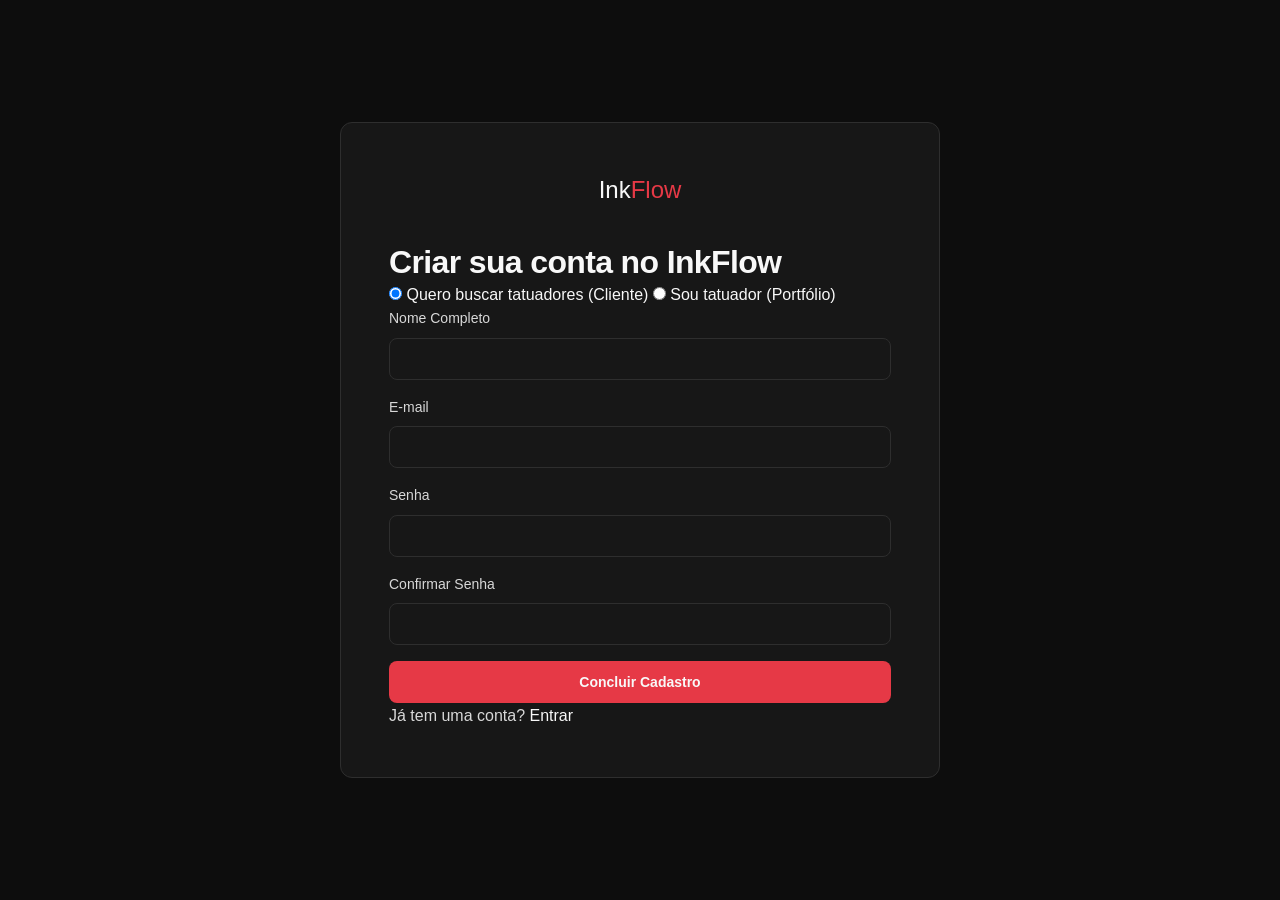
==== frontend/auth/register/index.html @ 8edd9f84 "Initial commit" ====
<!DOCTYPE html>
<html lang="pt-BR">
<head>
  <meta charset="UTF-8">
  <title>Criar Conta — InkFlow</title>
  <link rel="stylesheet" href="../../assets/css/style.css">
</head>
<body class="body-auth">
  <main class="auth-card auth-card--wide">
    <a href="../../pages/home/index.html" class="auth-card__logo">Ink<span class="logo__highlight">Flow</span></a>
    <h2>Criar sua conta no InkFlow</h2>

    <form id="register-form" data-api-endpoint="/api/v1/auth/register">
      <!-- SELEÇÃO DE TIPO DE CONTA -->
      <div class="role-selector">
        <label class="role-option">
          <input type="radio" name="account_type" value="client" checked>
          <span>Quero buscar tatuadores (Cliente)</span>
        </label>
        <label class="role-option">
          <input type="radio" name="account_type" value="artist">
          <span>Sou tatuador (Portfólio)</span>
        </label>
      </div>
      
      <div id="register-error" class="form-group margin-top-md" style="color: var(--color-danger); text-align: center; font-size: var(--font-size-sm); display: none;"></div>

      <div class="form-grid margin-top-md">
        <div class="form-group">
          <label for="reg-name" class="label">Nome Completo</label>
          <input type="text" id="reg-name" name="name" class="input" required>
        </div>
        <div class="form-group">
          <label for="reg-email" class="label">E-mail</label>
          <input type="email" id="reg-email" name="email" class="input" required>
        </div>
      </div>

      <div class="form-grid">
        <div class="form-group">
          <label for="reg-password" class="label">Senha</label>
          <input type="password" id="reg-password" name="password" class="input" minlength="8" required>
        </div>
        <div class="form-group">
          <label for="reg-password-confirm" class="label">Confirmar Senha</label>
          <input type="password" id="reg-password-confirm" name="password_confirm" class="input" minlength="8" required>
        </div>
      </div>

      <!-- CAMPOS DE ARTISTA (Escondidos por padrão) -->
      <div id="artist-fields" style="display: none; padding-top: 1rem; margin-top: 1rem; border-top: 1px solid var(--color-border);">
        <h3 style="margin-bottom: 1rem; font-size: var(--font-size-md);">Dados do Estúdio</h3>
        <div class="form-grid">
          <div class="form-group">
             <label class="label">Cidade</label>
             <input type="text" name="city" id="reg-city" class="input">
          </div>
          <div class="form-group">
             <label class="label">Estado (UF)</label>
             <input type="text" name="state" id="reg-state" class="input" maxlength="2">
          </div>
        </div>
        
        <div class="form-group">
           <label class="label">Estilos Principais (Selecione até 3)</label>
           <div class="chip-group" id="styles-chips">
              <label class="chip"><input type="checkbox" name="styles[]" value="blackwork"> Blackwork</label>
              <label class="chip"><input type="checkbox" name="styles[]" value="fineline"> Fine Line</label>
              <label class="chip"><input type="checkbox" name="styles[]" value="realismo"> Realismo</label>
              <label class="chip"><input type="checkbox" name="styles[]" value="oldschool"> Old School</label>
              <label class="chip"><input type="checkbox" name="styles[]" value="anime"> Anime</label>
           </div>
        </div>
        
        <div class="form-group">
           <label class="label">Foto de Perfil</label>
           <input type="file" id="reg-avatar" accept="image/*" class="input">
        </div>
      </div>

      <button type="submit" class="btn btn--primary btn--block margin-top-lg">Concluir Cadastro</button>
    </form>
    
    <div class="auth-card__footer margin-top-md text-center">
      <p>Já tem uma conta? <a href="../login/index.html">Entrar</a></p>
    </div>
  </main>
  
  <script type="module" src="../../assets/js/cadastro.js"></script>
</body>
</html>
---- frontend/assets/css/style.css ----
:root {
  /* CORES */
  --color-bg-primary: #0D0D0D;        /* Preto profundo */
  --color-bg-secondary: #171717;      /* Elevação leve */
  --color-bg-tertiary: #232323;       /* Cinza escuro / Cards */
  --color-bg-elevated: #2C2C2C;       /* Modais e Popovers */
  
  --color-text-primary: #F8F8F8;      /* Branco gelo */
  --color-text-secondary: #D8D8D8;    /* Cinza claro */
  --color-text-muted: #7A7A7A;        /* Cinza médio */
  
  --color-accent: #E63946;            /* Vermelho Ink */
  --color-accent-hover: #D62837;      /* Vermelho hover */
  --color-accent-alpha: rgba(230, 57, 70, 0.15);
  
  --color-border: #2E2E2E;            /* Borda discreta */
  --color-border-hover: #404040;      /* Borda em hover */
  
  --color-success: #2A9D8F;
  --color-warning: #E9C46A;
  --color-danger: #E63946;

  /* TIPOGRAFIA */
  --font-heading: 'Space Grotesk', -apple-system, BlinkMacSystemFont, "Segoe UI", Roboto, sans-serif;
  --font-body: 'Inter', -apple-system, BlinkMacSystemFont, "Segoe UI", Roboto, sans-serif;
  
  --font-size-xs: 0.75rem;     /* 12px */
  --font-size-sm: 0.875rem;    /* 14px */
  --font-size-md: 1rem;        /* 16px */
  --font-size-lg: 1.125rem;    /* 18px */
  --font-size-xl: 1.25rem;     /* 20px */
  --font-size-2xl: 1.5rem;     /* 24px */
  --font-size-3xl: 2rem;       /* 32px */
  --font-size-4xl: 2.75rem;    /* 44px */
  --font-size-hero: 3.5rem;    /* 56px */

  --font-weight-regular: 400;
  --font-weight-medium: 500;
  --font-weight-semibold: 600;
  --font-weight-bold: 700;

  --line-height-tight: 1.15;
  --line-height-heading: 1.25;
  --line-height-body: 1.6;

  /* ESPAÇAMENTOS */
  --space-2xs: 0.25rem;  /* 4px */
  --space-xs: 0.5rem;    /* 8px */
  --space-sm: 0.75rem;   /* 12px */
  --space-md: 1rem;      /* 16px */
  --space-lg: 1.5rem;    /* 24px */
  --space-xl: 2rem;      /* 32px */
  --space-2xl: 3rem;     /* 48px */
  --space-3xl: 5rem;     /* 80px */

  /* BORDAS & RADIUS */
  --radius-sm: 4px;
  --radius-md: 8px;
  --radius-lg: 12px;
  --radius-xl: 20px;
  --radius-full: 9999px;

  /* TRANSIÇÕES & ANIMAÇÕES */
  --transition-fast: 0.15s cubic-bezier(0.4, 0, 0.2, 1);
  --transition-normal: 0.25s cubic-bezier(0.4, 0, 0.2, 1);
  --transition-slow: 0.4s cubic-bezier(0.4, 0, 0.2, 1);

  /* SOMBRAS (SUTIS / MINIMALISTAS) */
  --shadow-sm: 0 2px 8px rgba(0, 0, 0, 0.4);
  --shadow-md: 0 4px 20px rgba(0, 0, 0, 0.6);
  --shadow-glow: 0 0 25px rgba(230, 57, 70, 0.2);

  /* LAYOUT */
  --container-max-width: 1280px;
  --header-height: 80px;
}

/* --------------------------------------------------------------------------
   ESTILOS BASE E RESET
   -------------------------------------------------------------------------- */
*, *::before, *::after {
  box-sizing: border-box;
  margin: 0;
  padding: 0;
}

html {
  scroll-behavior: smooth;
  font-size: 16px;
  background-color: var(--color-bg-primary);
  color: var(--color-text-primary);
}

body {
  font-family: var(--font-body);
  font-size: var(--font-size-md);
  line-height: var(--line-height-body);
  background-color: var(--color-bg-primary);
  color: var(--color-text-primary);
  -webkit-font-smoothing: antialiased;
  -moz-osx-font-smoothing: grayscale;
  overflow-x: hidden;
}

/* TIPOGRAFIA BASE */
h1, h2, h3, h4, h5, h6 {
  font-family: var(--font-heading);
  font-weight: var(--font-weight-bold);
  line-height: var(--line-height-heading);
  color: var(--color-text-primary);
  letter-spacing: -0.02em;
}

h1 { font-size: var(--font-size-4xl); }
h2 { font-size: var(--font-size-3xl); }
h3 { font-size: var(--font-size-2xl); }
h4 { font-size: var(--font-size-xl); }
h5 { font-size: var(--font-size-lg); }

p {
  color: var(--color-text-secondary);
  margin-bottom: var(--space-md);
}

p:last-child {
  margin-bottom: 0;
}

a {
  color: var(--color-text-primary);
  text-decoration: none;
  transition: color var(--transition-fast);
}

a:hover {
  color: var(--color-accent);
}

img, video {
  max-width: 100%;
  height: auto;
  display: block;
  object-fit: cover;
}

ul, ol {
  list-style: none;
}

button, input, select, textarea {
  font-family: inherit;
  font-size: inherit;
  color: inherit;
  background: none;
  border: none;
  outline: none;
}

button {
  cursor: pointer;
}

.sr-only {
  position: absolute;
  width: 1px;
  height: 1px;
  padding: 0;
  margin: -1px;
  overflow: hidden;
  clip: rect(0, 0, 0, 0);
  white-space: nowrap;
  border: 0;
}

/* --------------------------------------------------------------------------
   LAYOUT CONTAINERS & GRIDS
   -------------------------------------------------------------------------- */
.container {
  width: 100%;
  max-width: var(--container-max-width);
  margin-left: auto;
  margin-right: auto;
  padding-left: var(--space-lg);
  padding-right: var(--space-lg);
}

.container--narrow {
  max-width: 800px;
}

.section {
  padding-top: var(--space-3xl);
  padding-bottom: var(--space-3xl);
  border-bottom: 1px solid rgba(255, 255, 255, 0.03);
}

.section__header {
  display: flex;
  justify-content: space-between;
  align-items: flex-end;
  margin-bottom: var(--space-2xl);
}

.section__title {
  font-size: var(--font-size-3xl);
}

.section__subtitle {
  color: var(--color-text-muted);
  font-size: var(--font-size-lg);
  margin-top: var(--space-xs);
}

.grid {
  display: grid;
  gap: var(--space-lg);
}

.grid--2-cols { grid-template-columns: repeat(2, 1fr); }
.grid--3-cols { grid-template-columns: repeat(3, 1fr); }
.grid--4-cols { grid-template-columns: repeat(4, 1fr); }
.grid--5-cols { grid-template-columns: repeat(5, 1fr); }
.grid--6-cols { grid-template-columns: repeat(6, 1fr); }

/* Layouts Especiais com Sidebar */
.layout-sidebar {
  display: grid;
  grid-template-columns: 280px 1fr;
  gap: var(--space-2xl);
}

/* --------------------------------------------------------------------------
   ETAPA 4 — COMPONENTES REUTILIZÁVEIS
   -------------------------------------------------------------------------- */

/* BUTTONS */
.btn {
  display: inline-flex;
  align-items: center;
  justify-content: center;
  gap: var(--space-xs);
  padding: var(--space-sm) var(--space-lg);
  font-family: var(--font-heading);
  font-weight: var(--font-weight-semibold);
  font-size: var(--font-size-sm);
  border-radius: var(--radius-md);
  transition: all var(--transition-fast);
  white-space: nowrap;
  border: 1px solid transparent;
}

.btn--primary {
  background-color: var(--color-accent);
  color: var(--color-text-primary);
}

.btn--primary:hover {
  background-color: var(--color-accent-hover);
  color: var(--color-text-primary);
  transform: translateY(-1px);
  box-shadow: var(--shadow-glow);
}

.btn--secondary {
  background-color: var(--color-bg-tertiary);
  color: var(--color-text-primary);
  border-color: var(--color-border);
}

.btn--secondary:hover {
  background-color: var(--color-bg-elevated);
  border-color: var(--color-border-hover);
}

.btn--outline {
  background-color: transparent;
  color: var(--color-text-primary);
  border-color: var(--color-border-hover);
}

.btn--outline:hover {
  border-color: var(--color-accent);
  color: var(--color-accent);
}

.btn--link {
  background: transparent;
  color: var(--color-accent);
  padding: 0;
  border-radius: 0;
}

.btn--link:hover {
  text-decoration: underline;
}

.btn--block {
  width: 100%;
}

.btn--lg {
  padding: var(--space-md) var(--space-xl);
  font-size: var(--font-size-md);
}

.btn--sm {
  padding: var(--space-2xs) var(--space-sm);
  font-size: var(--font-size-xs);
}

.btn--xs {
  padding: 2px 8px;
  font-size: var(--font-size-xs);
}

/* INPUTS, SELECTS, TEXTAREAS */
.input, .select, .textarea {
  width: 100%;
  padding: var(--space-sm) var(--space-md);
  background-color: var(--color-bg-secondary);
  border: 1px solid var(--color-border);
  border-radius: var(--radius-md);
  color: var(--color-text-primary);
  font-size: var(--font-size-sm);
  transition: border-color var(--transition-fast), box-shadow var(--transition-fast);
}

.input:focus, .select:focus, .textarea:focus {
  border-color: var(--color-accent);
  box-shadow: 0 0 0 2px var(--color-accent-alpha);
}

.input::placeholder, .textarea::placeholder {
  color: var(--color-text-muted);
}

.select {
  appearance: none;
  background-image: url("data:image/svg+xml,%3Csvg xmlns='http://www.w3.org/2000/svg' width='16' height='16' viewBox='0 0 24 24' fill='none' stroke='%20%237A7A7A' stroke-width='2' stroke-linecap='round' stroke-linejoin='round'%3E%3Cpath d='m6 9 6 6 6-6'/%3E%3C/svg%3E");
  background-repeat: no-repeat;
  background-position: right var(--space-md) center;
  padding-right: var(--space-2xl);
}

.form-group {
  margin-bottom: var(--space-md);
}

.label {
  display: block;
  font-size: var(--font-size-sm);
  font-weight: var(--font-weight-medium);
  margin-bottom: var(--space-xs);
  color: var(--color-text-secondary);
}

/* TAGS E BADGES */
.tag {
  display: inline-flex;
  align-items: center;
  padding: var(--space-2xs) var(--space-sm);
  background-color: var(--color-bg-tertiary);
  border: 1px solid var(--color-border);
  border-radius: var(--radius-full);
  font-size: var(--font-size-xs);
  color: var(--color-text-secondary);
  transition: all var(--transition-fast);
}

.tag--filter {
  cursor: pointer;
  padding: var(--space-xs) var(--space-md);
  font-size: var(--font-size-sm);
}

.tag--filter:hover, .tag--active {
  background-color: var(--color-accent);
  border-color: var(--color-accent);
  color: var(--color-text-primary);
}

.tag--sm {
  font-size: 11px;
  padding: 2px 8px;
}

.badge {
  display: inline-flex;
  align-items: center;
  justify-content: center;
  font-size: var(--font-size-xs);
  font-weight: var(--font-weight-bold);
  padding: 2px 6px;
  border-radius: var(--radius-sm);
}

.badge--verified {
  background-color: var(--color-accent);
  color: var(--color-text-primary);
  border-radius: var(--radius-full);
  width: 18px;
  height: 18px;
  font-size: 10px;
}

/* AVATARS */
.avatar {
  border-radius: var(--radius-full);
  object-fit: cover;
  border: 2px solid var(--color-border);
}

.avatar--sm { width: 36px; height: 36px; }
.avatar--md { width: 48px; height: 48px; }
.avatar--lg { width: 80px; height: 80px; }
.avatar--xl { width: 120px; height: 120px; }

/* MODAIS */
.modal {
  position: fixed;
  top: 0;
  left: 0;
  width: 100vw;
  height: 100vh;
  display: flex;
  align-items: center;
  justify-content: center;
  z-index: 1000;
  opacity: 0;
  visibility: hidden;
  transition: opacity var(--transition-normal), visibility var(--transition-normal);
}

.modal[aria-hidden="false"] {
  opacity: 1;
  visibility: visible;
}

.modal__overlay {
  position: absolute;
  top: 0;
  left: 0;
  width: 100%;
  height: 100%;
  background-color: rgba(0, 0, 0, 0.85);
  backdrop-filter: blur(5px);
}

.modal__content {
  position: relative;
  background-color: var(--color-bg-elevated);
  border: 1px solid var(--color-border-hover);
  border-radius: var(--radius-lg);
  width: 90%;
  max-width: 900px;
  max-height: 90vh;
  overflow-y: auto;
  z-index: 1001;
  box-shadow: var(--shadow-md);
  transform: scale(0.95);
  transition: transform var(--transition-normal);
}

.modal[aria-hidden="false"] .modal__content {
  transform: scale(1);
}

.modal__close {
  position: absolute;
  top: var(--space-md);
  right: var(--space-md);
  font-size: var(--font-size-2xl);
  color: var(--color-text-muted);
  z-index: 10;
}

.modal__close:hover {
  color: var(--color-text-primary);
}

/* ESTADOS DE CARREGAMENTO E VAZIO (LOADING / EMPTY STATES) */
.state-container {
  text-align: center;
  padding: var(--space-3xl) var(--space-lg);
}

.spinner {
  width: 40px;
  height: 40px;
  border: 3px solid var(--color-border);
  border-top-color: var(--color-accent);
  border-radius: 50%;
  animation: spin 0.8s linear infinite;
  margin: 0 auto var(--space-md) auto;
}

@keyframes spin {
  to { transform: rotate(360deg); }
}

/* --------------------------------------------------------------------------
   ETAPA 2 — HOME PAGE & SEÇÕES ESPECÍFICAS
   -------------------------------------------------------------------------- */

/* HEADER & NAVBAR */
.header {
  height: var(--header-height);
  background-color: rgba(13, 13, 13, 0.9);
  backdrop-filter: blur(10px);
  position: sticky;
  top: 0;
  z-index: 100;
  border-bottom: 1px solid var(--color-border);
}

.header__container {
  height: 100%;
  display: flex;
  align-items: center;
  justify-content: space-between;
}

.header__logo {
  font-family: var(--font-heading);
  font-size: var(--font-size-2xl);
  font-weight: var(--font-weight-bold);
  letter-spacing: -1px;
}

.logo__highlight {
  color: var(--color-accent);
}

.nav__list {
  display: flex;
  gap: var(--space-xl);
}

.nav__link {
  font-size: var(--font-size-sm);
  font-weight: var(--font-weight-medium);
  color: var(--color-text-secondary);
}

.nav__link:hover, .nav__link--active {
  color: var(--color-text-primary);
}

.header__actions {
  display: flex;
  gap: var(--space-sm);
}

/* HERO SECTION */
.hero {
  padding: var(--space-3xl) 0;
  position: relative;
  overflow: hidden;
}

.hero__container {
  display: grid;
  grid-template-columns: 1.2fr 0.8fr;
  align-items: center;
  gap: var(--space-2xl);
}

.hero__title {
  font-size: var(--font-size-hero);
  line-height: 1.05;
  margin-bottom: var(--space-lg);
}

.hero__subtitle {
  font-size: var(--font-size-xl);
  color: var(--color-text-muted);
  margin-bottom: var(--space-2xl);
}

.hero__actions {
  display: flex;
  gap: var(--space-md);
}

.hero__img {
  border-radius: var(--radius-lg);
  border: 1px solid var(--color-border);
  box-shadow: var(--shadow-md);
  filter: grayscale(20%);
  transition: filter var(--transition-normal);
}

.hero__img:hover {
  filter: grayscale(0%);
}

/* ESTATÍSTICAS */
.stats {
  background-color: var(--color-bg-secondary);
  border-top: 1px solid var(--color-border);
  border-bottom: 1px solid var(--color-border);
  padding: var(--space-xl) 0;
}

.stats__grid {
  display: grid;
  grid-template-columns: repeat(4, 1fr);
  text-align: center;
}

.stat-card__value {
  display: block;
  font-family: var(--font-heading);
  font-size: var(--font-size-3xl);
  color: var(--color-text-primary);
}

.stat-card__label {
  font-size: var(--font-size-sm);
  color: var(--color-text-muted);
}

/* ÁREA DE BUSCA E FILTROS RÁPIDOS */
.search-section {
  padding: var(--space-2xl) 0;
}

.search-form {
  display: flex;
  gap: var(--space-sm);
  max-width: 700px;
  margin: 0 auto var(--space-lg) auto;
}

.filter-tags {
  display: flex;
  justify-content: center;
  flex-wrap: wrap;
  gap: var(--space-xs);
}

/* ARTIST CARDS (5 COLUNAS NA HOME) */
.artist-card {
  background-color: var(--color-bg-tertiary);
  border: 1px solid var(--color-border);
  border-radius: var(--radius-lg);
  padding: var(--space-md);
  text-align: center;
  transition: transform var(--transition-normal), border-color var(--transition-normal);
}

.artist-card:hover {
  transform: translateY(-4px);
  border-color: var(--color-border-hover);
}

.artist-card__avatar-wrap {
  position: relative;
  width: 80px;
  height: 80px;
  margin: 0 auto var(--space-md) auto;
}

.artist-card__avatar {
  width: 100%;
  height: 100%;
  border-radius: var(--radius-full);
}

.artist-card__avatar-wrap .badge {
  position: absolute;
  bottom: 0;
  right: 0;
}

.artist-card__name {
  font-size: var(--font-size-md);
  margin-bottom: var(--space-2xs);
}

.artist-card__location {
  font-size: var(--font-size-xs);
  color: var(--color-text-muted);
  margin-bottom: var(--space-sm);
}

.artist-card__tags {
  display: flex;
  justify-content: center;
  gap: var(--space-2xs);
  margin-bottom: var(--space-md);
}

.artist-card__meta {
  font-size: var(--font-size-xs);
  color: var(--color-text-secondary);
  margin-bottom: var(--space-md);
}

/* STYLE CARDS */
.style-card {
  position: relative;
  height: 200px;
  border-radius: var(--radius-md);
  overflow: hidden;
  border: 1px solid var(--color-border);
  display: flex;
  align-items: flex-end;
  padding: var(--space-md);
}

.style-card__img {
  position: absolute;
  top: 0;
  left: 0;
  width: 100%;
  height: 100%;
  object-fit: cover;
  filter: brightness(0.6) grayscale(40%);
  transition: transform var(--transition-slow), filter var(--transition-slow);
}

.style-card:hover .style-card__img {
  transform: scale(1.05);
  filter: brightness(0.8) grayscale(0%);
}

.style-card__title {
  position: relative;
  z-index: 2;
  font-size: var(--font-size-lg);
  color: var(--color-text-primary);
}

/* GALERIA DE TATUAGENS (TATTOO CARD) */
.gallery-grid {
  display: grid;
  grid-template-columns: repeat(auto-fill, minmax(260px, 1fr));
  gap: var(--space-md);
}

.tattoo-card {
  position: relative;
  border-radius: var(--radius-md);
  overflow: hidden;
  background-color: var(--color-bg-tertiary);
  border: 1px solid var(--color-border);
}

.tattoo-card__modal-trigger {
  display: block;
  width: 100%;
  position: relative;
  padding-top: 125%; /* Aspect ratio 4:5 */
}

.tattoo-card__img {
  position: absolute;
  top: 0;
  left: 0;
  width: 100%;
  height: 100%;
  object-fit: cover;
}

.tattoo-card__overlay {
  position: absolute;
  top: 0;
  left: 0;
  width: 100%;
  height: 100%;
  background: rgba(0, 0, 0, 0.4);
  display: flex;
  align-items: center;
  justify-content: center;
  opacity: 0;
  transition: opacity var(--transition-fast);
}

.tattoo-card:hover .tattoo-card__overlay {
  opacity: 1;
}

.tattoo-card__info {
  padding: var(--space-sm) var(--space-md);
  display: flex;
  align-items: center;
  justify-content: space-between;
}

.tattoo-card__artist {
  font-size: var(--font-size-sm);
  font-weight: var(--font-weight-medium);
}

/* DEPOIMENTOS */
.testimonial-card {
  background-color: var(--color-bg-tertiary);
  border: 1px solid var(--color-border);
  padding: var(--space-xl);
  border-radius: var(--radius-lg);
  display: flex;
  flex-direction: column;
  justify-content: space-between;
}

.testimonial-card__text {
  font-style: italic;
  color: var(--color-text-secondary);
  margin-bottom: var(--space-lg);
}

.testimonial-card__author {
  display: flex;
  flex-direction: column;
}

.testimonial-card__name {
  font-weight: var(--font-weight-bold);
  font-style: normal;
  color: var(--color-text-primary);
}

.testimonial-card__role {
  font-size: var(--font-size-xs);
  color: var(--color-text-muted);
  font-style: normal;
}

/* CTA BANNER */
.cta-banner {
  background: linear-gradient(135deg, var(--color-bg-tertiary) 0%, #1A1A1A 100%);
  border: 1px solid var(--color-border-hover);
  border-radius: var(--radius-xl);
  padding: var(--space-3xl) var(--space-2xl);
  margin: var(--space-3xl) 0;
}

.cta-banner__container {
  display: flex;
  align-items: center;
  justify-content: space-between;
  gap: var(--space-xl);
}

.cta-banner__title {
  font-size: var(--font-size-3xl);
  margin-bottom: var(--space-xs);
}

/* POSTS DO BLOG */
.post-card {
  background-color: var(--color-bg-tertiary);
  border: 1px solid var(--color-border);
  border-radius: var(--radius-lg);
  overflow: hidden;
}

.post-card__media {
  height: 200px;
  overflow: hidden;
}

.post-card__img {
  width: 100%;
  height: 100%;
  transition: transform var(--transition-slow);
}

.post-card:hover .post-card__img {
  transform: scale(1.05);
}

.post-card__body {
  padding: var(--space-lg);
}

.post-card__title {
  font-size: var(--font-size-lg);
  margin: var(--space-xs) 0;
}

.post-card__excerpt {
  font-size: var(--font-size-sm);
  color: var(--color-text-muted);
}

.post-card__date {
  font-size: var(--font-size-xs);
  color: var(--color-text-muted);
  display: block;
  margin-top: var(--space-md);
}

/* NEWSLETTER */
.newsletter {
  background-color: var(--color-bg-secondary);
  border-radius: var(--radius-lg);
  padding: var(--space-2xl);
  border: 1px solid var(--color-border);
}

.newsletter__container {
  display: grid;
  grid-template-columns: 1fr 1fr;
  gap: var(--space-2xl);
  align-items: center;
}

.newsletter__form {
  display: flex;
  gap: var(--space-xs);
}

/* FOOTER */
.footer {
  background-color: var(--color-bg-primary);
  border-top: 1px solid var(--color-border);
  padding-top: var(--space-3xl);
  padding-bottom: var(--space-xl);
}

.footer__container {
  display: grid;
  grid-template-columns: 1fr 2fr;
  gap: var(--space-3xl);
  margin-bottom: var(--space-3xl);
}

.footer__brand .footer__logo {
  font-family: var(--font-heading);
  font-size: var(--font-size-2xl);
  font-weight: var(--font-weight-bold);
}

.footer__tagline {
  color: var(--color-text-muted);
  margin-top: var(--space-xs);
}

.footer__nav {
  display: grid;
  grid-template-columns: repeat(3, 1fr);
  gap: var(--space-lg);
}

.footer__title {
  font-size: var(--font-size-sm);
  color: var(--color-text-primary);
  margin-bottom: var(--space-md);
}

.footer__list li {
  margin-bottom: var(--space-xs);
}

.footer__list a {
  color: var(--color-text-muted);
  font-size: var(--font-size-sm);
}

.footer__list a:hover {
  color: var(--color-text-primary);
}

.footer__bottom {
  border-top: 1px solid var(--color-border);
  padding-top: var(--space-md);
  font-size: var(--font-size-xs);
  color: var(--color-text-muted);
}

/* --------------------------------------------------------------------------
   ETAPA 6 — DEMAIS PÁGINAS E DASHBOARDS
   -------------------------------------------------------------------------- */

/* TABS */
.tabs__nav {
  display: flex;
  gap: var(--space-md);
  border-bottom: 1px solid var(--color-border);
  margin-bottom: var(--space-xl);
}

.tabs__btn {
  padding: var(--space-md) 0;
  font-family: var(--font-heading);
  font-weight: var(--font-weight-medium);
  color: var(--color-text-muted);
  border-bottom: 2px solid transparent;
  transition: all var(--transition-fast);
}

.tabs__btn--active, .tabs__btn:hover {
  color: var(--color-text-primary);
  border-bottom-color: var(--color-accent);
}

/* ESTILOS DE DASHBOARD LAYOUT */
.dashboard-layout {
  display: grid;
  grid-template-columns: 260px 1fr;
  min-height: 100vh;
}

.dashboard-sidebar {
  background-color: var(--color-bg-secondary);
  border-right: 1px solid var(--color-border);
  padding: var(--space-lg);
}

.dashboard-sidebar__logo {
  font-family: var(--font-heading);
  font-size: var(--font-size-xl);
  font-weight: var(--font-weight-bold);
  display: block;
  margin-bottom: var(--space-2xl);
}

.dashboard-nav {
  display: flex;
  flex-direction: column;
  gap: var(--space-2xs);
}

.dashboard-nav__item {
  padding: var(--space-sm) var(--space-md);
  border-radius: var(--radius-md);
  color: var(--color-text-muted);
  font-size: var(--font-size-sm);
  display: flex;
  align-items: center;
  justify-content: space-between;
}

.dashboard-nav__item:hover, .dashboard-nav__item--active {
  background-color: var(--color-bg-tertiary);
  color: var(--color-text-primary);
}

.dashboard-main {
  padding: var(--space-2xl);
  background-color: var(--color-bg-primary);
}

.dashboard-header {
  display: flex;
  justify-content: space-between;
  align-items: center;
  margin-bottom: var(--space-2xl);
  padding-bottom: var(--space-md);
  border-bottom: 1px solid var(--color-border);
}

/* TABELAS */
.table-responsive {
  width: 100%;
  overflow-x: auto;
}

.table {
  width: 100%;
  border-collapse: collapse;
  text-align: left;
  font-size: var(--font-size-sm);
}

.table th {
  background-color: var(--color-bg-secondary);
  color: var(--color-text-muted);
  padding: var(--space-md);
  border-bottom: 1px solid var(--color-border);
}

.table td {
  padding: var(--space-md);
  border-bottom: 1px solid var(--color-border);
  color: var(--color-text-secondary);
}

.table tr:hover {
  background-color: var(--color-bg-tertiary);
}

/* PERFIL DO ARTISTA (HEADER) */
.artist-header__cover {
  height: 250px;
  width: 100%;
  overflow: hidden;
  border-bottom: 1px solid var(--color-border);
}

.artist-header__cover img {
  width: 100%;
  height: 100%;
  object-fit: cover;
}

.artist-header__info {
  display: flex;
  align-items: flex-end;
  gap: var(--space-xl);
  margin-top: calc(-1 * var(--space-3xl));
  margin-bottom: var(--space-2xl);
  position: relative;
  z-index: 2;
}

.artist-header__details {
  flex: 1;
}

/* AUTENTICAÇÃO (LOGIN / CADASTRO) */
.body-auth {
  display: flex;
  align-items: center;
  justify-content: center;
  min-height: 100vh;
  background-color: var(--color-bg-primary);
}

.auth-card {
  width: 100%;
  max-width: 440px;
  background-color: var(--color-bg-secondary);
  border: 1px solid var(--color-border);
  border-radius: var(--radius-lg);
  padding: var(--space-2xl);
}

.auth-card--wide {
  max-width: 600px;
}

.auth-card__logo {
  display: block;
  text-align: center;
  font-family: var(--font-heading);
  font-size: var(--font-size-2xl);
  margin-bottom: var(--space-xl);
}

/* --------------------------------------------------------------------------
   ETAPA 3 — RESPONSIVIDADE (MOBILE FIRST & BREAKPOINTS)
   -------------------------------------------------------------------------- */

/* Notebooks e telas médias (<= 1024px) */
@media (max-width: 1024px) {
  :root {
    --font-size-hero: 2.75rem;
    --font-size-4xl: 2.25rem;
  }

  .grid--5-cols, .grid--6-cols {
    grid-template-columns: repeat(3, 1fr);
  }

  .hero__container {
    grid-template-columns: 1fr;
    text-align: center;
  }

  .hero__actions {
    justify-content: center;
  }

  .layout-sidebar {
    grid-template-columns: 1fr;
  }

  .dashboard-layout {
    grid-template-columns: 1fr;
  }

  .dashboard-sidebar {
    display: none; /* Em produção, vira menu expansível */
  }
}

/* Tablets (<= 768px) */
@media (max-width: 768px) {
  .nav {
    display: none; /* Substituído por menu mobile */
  }

  .grid--3-cols, .grid--4-cols {
    grid-template-columns: repeat(2, 1fr);
  }

  .stats__grid {
    grid-template-columns: repeat(2, 1fr);
    gap: var(--space-lg);
  }

  .cta-banner__container, .newsletter__container {
    grid-template-columns: 1fr;
    text-align: center;
  }

  .newsletter__form {
    flex-direction: column;
  }

  .footer__container {
    grid-template-columns: 1fr;
  }

  .footer__nav {
    grid-template-columns: 1fr;
  }

  .artist-header__info {
    flex-direction: column;
    align-items: center;
    text-align: center;
  }
}

/* Smartphones / Mobile (<= 480px) */
@media (max-width: 480px) {
  :root {
    --font-size-hero: 2.25rem;
    --font-size-3xl: 1.5rem;
  }

  .container {
    padding-left: var(--space-md);
    padding-right: var(--space-md);
  }

  .grid--2-cols, .grid--3-cols, .grid--4-cols, .grid--5-cols, .grid--6-cols {
    grid-template-columns: 1fr;
  }

  .search-form {
    flex-direction: column;
  }

  .hero__actions {
    flex-direction: column;
  }

  .btn--lg {
    width: 100%;
  }

  .gallery-grid {
    grid-template-columns: 1fr;
  }
}
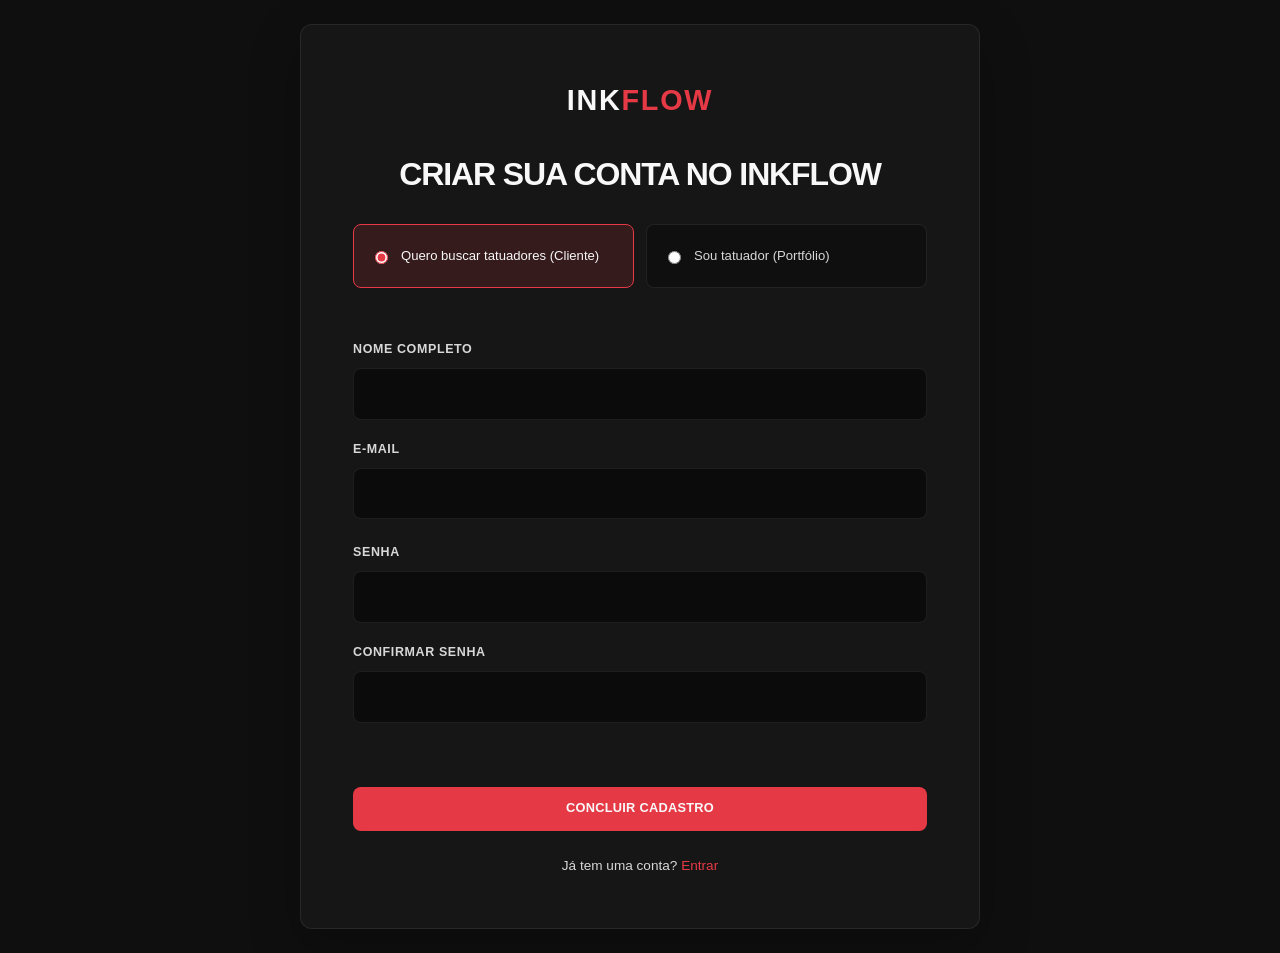
==== commit 51d22e94: "correções no back" ====
--- a/frontend/auth/register/index.html
+++ b/frontend/auth/register/index.html
@@ -86,6 +86,6 @@
     </div>
   </main>
   
-  <script type="module" src="../../assets/js/cadastro.js"></script>
+  <script type="module" src="../../assets/js/register.js"></script>
 </body>
 </html>
--- a/frontend/assets/css/style.css
+++ b/frontend/assets/css/style.css
@@ -1,1250 +1,388 @@
 :root {
-  /* CORES */
-  --color-bg-primary: #0D0D0D;        /* Preto profundo */
-  --color-bg-secondary: #171717;      /* Elevação leve */
-  --color-bg-tertiary: #232323;       /* Cinza escuro / Cards */
-  --color-bg-elevated: #2C2C2C;       /* Modais e Popovers */
-  
-  --color-text-primary: #F8F8F8;      /* Branco gelo */
-  --color-text-secondary: #D8D8D8;    /* Cinza claro */
-  --color-text-muted: #7A7A7A;        /* Cinza médio */
-  
-  --color-accent: #E63946;            /* Vermelho Ink */
-  --color-accent-hover: #D62837;      /* Vermelho hover */
+  /* Sistema visual base: paleta original, tipografia, raios e espaçamentos responsivos. */
+  --color-bg-primary: #0F0F0F;
+  --color-bg-secondary: #161616;
+  --color-bg-tertiary: #232323;
+  --color-bg-elevated: #2C2C2C;
+  --color-text-primary: #F8F8F8;
+  --color-text-secondary: #D8D8D8;
+  --color-text-muted: #7A7A7A;
+  --color-accent: #E63946;
+  --color-accent-hover: #D62837;
   --color-accent-alpha: rgba(230, 57, 70, 0.15);
-  
-  --color-border: #2E2E2E;            /* Borda discreta */
-  --color-border-hover: #404040;      /* Borda em hover */
-  
+  --color-border: rgba(255, 255, 255, 0.08);
+  --color-border-hover: #404040;
   --color-success: #2A9D8F;
   --color-warning: #E9C46A;
   --color-danger: #E63946;
-
-  /* TIPOGRAFIA */
-  --font-heading: 'Space Grotesk', -apple-system, BlinkMacSystemFont, "Segoe UI", Roboto, sans-serif;
-  --font-body: 'Inter', -apple-system, BlinkMacSystemFont, "Segoe UI", Roboto, sans-serif;
-  
-  --font-size-xs: 0.75rem;     /* 12px */
-  --font-size-sm: 0.875rem;    /* 14px */
-  --font-size-md: 1rem;        /* 16px */
-  --font-size-lg: 1.125rem;    /* 18px */
-  --font-size-xl: 1.25rem;     /* 20px */
-  --font-size-2xl: 1.5rem;     /* 24px */
-  --font-size-3xl: 2rem;       /* 32px */
-  --font-size-4xl: 2.75rem;    /* 44px */
-  --font-size-hero: 3.5rem;    /* 56px */
-
-  --font-weight-regular: 400;
-  --font-weight-medium: 500;
-  --font-weight-semibold: 600;
-  --font-weight-bold: 700;
-
-  --line-height-tight: 1.15;
-  --line-height-heading: 1.25;
-  --line-height-body: 1.6;
-
-  /* ESPAÇAMENTOS */
-  --space-2xs: 0.25rem;  /* 4px */
-  --space-xs: 0.5rem;    /* 8px */
-  --space-sm: 0.75rem;   /* 12px */
-  --space-md: 1rem;      /* 16px */
-  --space-lg: 1.5rem;    /* 24px */
-  --space-xl: 2rem;      /* 32px */
-  --space-2xl: 3rem;     /* 48px */
-  --space-3xl: 5rem;     /* 80px */
-
-  /* BORDAS & RADIUS */
+  --font-heading: 'Space Grotesk', -apple-system, BlinkMacSystemFont, "Segoe UI", sans-serif;
+  --font-body: 'Inter', -apple-system, BlinkMacSystemFont, "Segoe UI", sans-serif;
+  --font-size-sm: .875rem;
+  --font-size-md: 1rem;
+  --font-size-lg: 1.125rem;
+  --font-size-3xl: 2rem;
+  --space-sm: .75rem;
+  --space-md: 1rem;
+  --space-lg: 1.5rem;
   --radius-sm: 4px;
   --radius-md: 8px;
   --radius-lg: 12px;
-  --radius-xl: 20px;
-  --radius-full: 9999px;
-
-  /* TRANSIÇÕES & ANIMAÇÕES */
-  --transition-fast: 0.15s cubic-bezier(0.4, 0, 0.2, 1);
-  --transition-normal: 0.25s cubic-bezier(0.4, 0, 0.2, 1);
-  --transition-slow: 0.4s cubic-bezier(0.4, 0, 0.2, 1);
-
-  /* SOMBRAS (SUTIS / MINIMALISTAS) */
-  --shadow-sm: 0 2px 8px rgba(0, 0, 0, 0.4);
-  --shadow-md: 0 4px 20px rgba(0, 0, 0, 0.6);
-  --shadow-glow: 0 0 25px rgba(230, 57, 70, 0.2);
-
-  /* LAYOUT */
-  --container-max-width: 1280px;
+  --radius-full: 999px;
+  --container-max-width: 1200px;
   --header-height: 80px;
-}
-
-/* --------------------------------------------------------------------------
-   ESTILOS BASE E RESET
-   -------------------------------------------------------------------------- */
+  --content-padding: clamp(32px, 7vw, 88px) 20px;
+  --section-gap: clamp(32px, 5vw, 64px);
+  --shadow-card: 0 18px 50px rgba(0, 0, 0, 0.25);
+}
+
 *, *::before, *::after {
   box-sizing: border-box;
+}
+
+html {
+  background: var(--color-bg-primary);
+  color: var(--color-text-primary);
+  font-size: 16px;
+  scroll-behavior: smooth;
+}
+
+body {
+  min-width: 320px;
   margin: 0;
-  padding: 0;
-}
-
-html {
-  scroll-behavior: smooth;
-  font-size: 16px;
-  background-color: var(--color-bg-primary);
-  color: var(--color-text-primary);
-}
-
-body {
+  overflow-x: hidden;
+  background: var(--color-bg-primary);
+  color: var(--color-text-primary);
   font-family: var(--font-body);
-  font-size: var(--font-size-md);
-  line-height: var(--line-height-body);
-  background-color: var(--color-bg-primary);
-  color: var(--color-text-primary);
+  line-height: 1.6;
   -webkit-font-smoothing: antialiased;
-  -moz-osx-font-smoothing: grayscale;
-  overflow-x: hidden;
-}
-
-/* TIPOGRAFIA BASE */
+}
+
+h1, h2, h3, h4, h5, h6, p { margin: 0; }
 h1, h2, h3, h4, h5, h6 {
+  color: var(--color-text-primary);
   font-family: var(--font-heading);
-  font-weight: var(--font-weight-bold);
-  line-height: var(--line-height-heading);
-  color: var(--color-text-primary);
-  letter-spacing: -0.02em;
-}
-
-h1 { font-size: var(--font-size-4xl); }
-h2 { font-size: var(--font-size-3xl); }
-h3 { font-size: var(--font-size-2xl); }
-h4 { font-size: var(--font-size-xl); }
-h5 { font-size: var(--font-size-lg); }
-
-p {
-  color: var(--color-text-secondary);
-  margin-bottom: var(--space-md);
-}
-
-p:last-child {
-  margin-bottom: 0;
-}
-
-a {
-  color: var(--color-text-primary);
-  text-decoration: none;
-  transition: color var(--transition-fast);
-}
-
-a:hover {
-  color: var(--color-accent);
-}
-
-img, video {
-  max-width: 100%;
-  height: auto;
-  display: block;
-  object-fit: cover;
-}
-
-ul, ol {
-  list-style: none;
-}
-
-button, input, select, textarea {
-  font-family: inherit;
-  font-size: inherit;
-  color: inherit;
-  background: none;
-  border: none;
-  outline: none;
-}
-
-button {
-  cursor: pointer;
-}
-
-.sr-only {
-  position: absolute;
-  width: 1px;
-  height: 1px;
-  padding: 0;
-  margin: -1px;
-  overflow: hidden;
-  clip: rect(0, 0, 0, 0);
-  white-space: nowrap;
-  border: 0;
-}
-
-/* --------------------------------------------------------------------------
-   LAYOUT CONTAINERS & GRIDS
-   -------------------------------------------------------------------------- */
+  line-height: 1.1;
+}
+h1, h2 { text-transform: uppercase; font-weight: 800; letter-spacing: -0.035em; }
+h1 { font-size: clamp(2.25rem, 6vw, 5.5rem); }
+h2 { font-size: clamp(1.8rem, 3.5vw, 3.2rem); }
+h3 { font-size: clamp(1.2rem, 2vw, 1.55rem); }
+p { color: var(--color-text-secondary); }
+a { color: var(--color-text-primary); text-decoration: none; }
+a:hover { color: var(--color-accent); }
+img { display: block; max-width: 100%; }
+button, input, select, textarea { color: inherit; font: inherit; }
+button { cursor: pointer; }
+[hidden] { display: none !important; }
+
 .container {
-  width: 100%;
-  max-width: var(--container-max-width);
-  margin-left: auto;
-  margin-right: auto;
-  padding-left: var(--space-lg);
-  padding-right: var(--space-lg);
-}
-
-.container--narrow {
-  max-width: 800px;
-}
-
-.section {
-  padding-top: var(--space-3xl);
-  padding-bottom: var(--space-3xl);
-  border-bottom: 1px solid rgba(255, 255, 255, 0.03);
-}
-
+  width: min(100% - 40px, var(--container-max-width));
+  margin-inline: auto;
+}
+/* Estrutura editorial compartilhada entre páginas e seções. */
+.section { padding: var(--content-padding); }
 .section__header {
   display: flex;
+  align-items: end;
   justify-content: space-between;
-  align-items: flex-end;
-  margin-bottom: var(--space-2xl);
-}
-
-.section__title {
-  font-size: var(--font-size-3xl);
-}
-
-.section__subtitle {
-  color: var(--color-text-muted);
-  font-size: var(--font-size-lg);
-  margin-top: var(--space-xs);
-}
-
-.grid {
-  display: grid;
-  gap: var(--space-lg);
-}
-
-.grid--2-cols { grid-template-columns: repeat(2, 1fr); }
-.grid--3-cols { grid-template-columns: repeat(3, 1fr); }
-.grid--4-cols { grid-template-columns: repeat(4, 1fr); }
-.grid--5-cols { grid-template-columns: repeat(5, 1fr); }
-.grid--6-cols { grid-template-columns: repeat(6, 1fr); }
-
-/* Layouts Especiais com Sidebar */
-.layout-sidebar {
-  display: grid;
-  grid-template-columns: 280px 1fr;
-  gap: var(--space-2xl);
-}
-
-/* --------------------------------------------------------------------------
-   ETAPA 4 — COMPONENTES REUTILIZÁVEIS
-   -------------------------------------------------------------------------- */
-
-/* BUTTONS */
+  gap: 24px;
+  margin-bottom: 40px;
+}
+.section__header h1, .section__header h2 { margin-bottom: 0; }
+.section__subtitle { max-width: 680px; margin-top: 16px; color: var(--color-text-muted); }
+.bg-light { background: var(--color-bg-primary); }
+.grid { display: grid; gap: 24px; }
+.grid--2-cols { grid-template-columns: repeat(2, minmax(0, 1fr)); }
+.grid--3-cols { grid-template-columns: repeat(3, minmax(0, 1fr)); }
+.grid--4-cols { grid-template-columns: repeat(4, minmax(0, 1fr)); }
+.grid--5-cols, .grid--6-cols { grid-template-columns: repeat(5, minmax(0, 1fr)); }
+.layout-sidebar { display: grid; grid-template-columns: 280px minmax(0, 1fr); gap: 40px; }
+
+/* Navegação fixa: contraste alto, separação sutil e adaptação para mobile. */
+.header {
+  position: sticky;
+  top: 0;
+  z-index: 20;
+  height: var(--header-height);
+  border-bottom: 1px solid var(--color-border);
+  background: rgba(15, 15, 15, 0.88);
+  backdrop-filter: blur(14px);
+}
+.header__container { display: flex; align-items: center; justify-content: space-between; height: 100%; }
+.header__logo, .dashboard-sidebar__logo, .auth-card__logo {
+  font-family: var(--font-heading);
+  font-size: 1.45rem;
+  font-weight: 800;
+  letter-spacing: .06em;
+  text-transform: uppercase;
+}
+.logo__highlight { color: var(--color-accent); }
+.nav__list { display: flex; align-items: center; gap: clamp(16px, 3vw, 40px); margin: 0; padding: 0; list-style: none; }
+.nav__link { color: var(--color-text-muted); font-size: .82rem; font-weight: 600; text-transform: uppercase; letter-spacing: .04em; }
+.nav__link:hover, .nav__link--active { color: var(--color-text-primary); }
+.header__actions { display: flex; gap: 10px; }
+.header__menu-btn { display: none; }
+
+/* Controles de interação: botões, filtros, campos e estados de foco. */
 .btn {
   display: inline-flex;
+  min-height: 44px;
   align-items: center;
   justify-content: center;
-  gap: var(--space-xs);
-  padding: var(--space-sm) var(--space-lg);
-  font-family: var(--font-heading);
-  font-weight: var(--font-weight-semibold);
-  font-size: var(--font-size-sm);
+  gap: 8px;
+  padding: 10px 20px;
+  border: 1px solid transparent;
   border-radius: var(--radius-md);
-  transition: all var(--transition-fast);
-  white-space: nowrap;
-  border: 1px solid transparent;
-}
-
-.btn--primary {
-  background-color: var(--color-accent);
-  color: var(--color-text-primary);
-}
-
-.btn--primary:hover {
-  background-color: var(--color-accent-hover);
-  color: var(--color-text-primary);
-  transform: translateY(-1px);
-  box-shadow: var(--shadow-glow);
-}
-
-.btn--secondary {
-  background-color: var(--color-bg-tertiary);
-  color: var(--color-text-primary);
-  border-color: var(--color-border);
-}
-
-.btn--secondary:hover {
-  background-color: var(--color-bg-elevated);
-  border-color: var(--color-border-hover);
-}
-
-.btn--outline {
-  background-color: transparent;
-  color: var(--color-text-primary);
-  border-color: var(--color-border-hover);
-}
-
-.btn--outline:hover {
-  border-color: var(--color-accent);
-  color: var(--color-accent);
-}
-
-.btn--link {
-  background: transparent;
-  color: var(--color-accent);
-  padding: 0;
-  border-radius: 0;
-}
-
-.btn--link:hover {
-  text-decoration: underline;
-}
-
-.btn--block {
-  width: 100%;
-}
-
-.btn--lg {
-  padding: var(--space-md) var(--space-xl);
-  font-size: var(--font-size-md);
-}
-
-.btn--sm {
-  padding: var(--space-2xs) var(--space-sm);
-  font-size: var(--font-size-xs);
-}
-
-.btn--xs {
-  padding: 2px 8px;
-  font-size: var(--font-size-xs);
-}
-
-/* INPUTS, SELECTS, TEXTAREAS */
+  font-size: .8rem;
+  font-weight: 700;
+  letter-spacing: .02em;
+  text-transform: uppercase;
+  transition: transform .2s ease, background .2s ease, border-color .2s ease, color .2s ease;
+}
+.btn:hover { transform: translateY(-2px); }
+.btn--primary { background: var(--color-accent); color: var(--color-text-primary); }
+.btn--primary:hover { background: var(--color-accent-hover); color: var(--color-text-primary); }
+.btn--outline { border-color: var(--color-border-hover); background: transparent; color: var(--color-text-primary); }
+.btn--outline:hover { border-color: var(--color-accent); color: var(--color-accent); }
+.btn--secondary { border-color: var(--color-border); background: var(--color-bg-tertiary); }
+.btn--success { background: var(--color-success); color: var(--color-text-primary); }
+.btn--danger { background: var(--color-danger); color: var(--color-text-primary); }
+.btn--block { width: 100%; }
+.btn--sm { min-height: 36px; padding: 7px 13px; font-size: .7rem; }
+.btn--xs { min-height: 30px; padding: 5px 10px; font-size: .65rem; }
 .input, .select, .textarea {
   width: 100%;
-  padding: var(--space-sm) var(--space-md);
-  background-color: var(--color-bg-secondary);
+  min-height: 48px;
+  padding: 12px 14px;
   border: 1px solid var(--color-border);
   border-radius: var(--radius-md);
-  color: var(--color-text-primary);
-  font-size: var(--font-size-sm);
-  transition: border-color var(--transition-fast), box-shadow var(--transition-fast);
-}
-
-.input:focus, .select:focus, .textarea:focus {
-  border-color: var(--color-accent);
-  box-shadow: 0 0 0 2px var(--color-accent-alpha);
-}
-
-.input::placeholder, .textarea::placeholder {
-  color: var(--color-text-muted);
-}
-
-.select {
-  appearance: none;
-  background-image: url("data:image/svg+xml,%3Csvg xmlns='http://www.w3.org/2000/svg' width='16' height='16' viewBox='0 0 24 24' fill='none' stroke='%20%237A7A7A' stroke-width='2' stroke-linecap='round' stroke-linejoin='round'%3E%3Cpath d='m6 9 6 6 6-6'/%3E%3C/svg%3E");
-  background-repeat: no-repeat;
-  background-position: right var(--space-md) center;
-  padding-right: var(--space-2xl);
-}
-
-.form-group {
-  margin-bottom: var(--space-md);
-}
-
-.label {
-  display: block;
-  font-size: var(--font-size-sm);
-  font-weight: var(--font-weight-medium);
-  margin-bottom: var(--space-xs);
-  color: var(--color-text-secondary);
-}
-
-/* TAGS E BADGES */
-.tag {
-  display: inline-flex;
-  align-items: center;
-  padding: var(--space-2xs) var(--space-sm);
-  background-color: var(--color-bg-tertiary);
-  border: 1px solid var(--color-border);
-  border-radius: var(--radius-full);
-  font-size: var(--font-size-xs);
-  color: var(--color-text-secondary);
-  transition: all var(--transition-fast);
-}
-
-.tag--filter {
-  cursor: pointer;
-  padding: var(--space-xs) var(--space-md);
-  font-size: var(--font-size-sm);
-}
-
-.tag--filter:hover, .tag--active {
-  background-color: var(--color-accent);
-  border-color: var(--color-accent);
-  color: var(--color-text-primary);
-}
-
-.tag--sm {
-  font-size: 11px;
-  padding: 2px 8px;
-}
-
-.badge {
-  display: inline-flex;
-  align-items: center;
-  justify-content: center;
-  font-size: var(--font-size-xs);
-  font-weight: var(--font-weight-bold);
-  padding: 2px 6px;
-  border-radius: var(--radius-sm);
-}
-
-.badge--verified {
-  background-color: var(--color-accent);
-  color: var(--color-text-primary);
-  border-radius: var(--radius-full);
-  width: 18px;
-  height: 18px;
-  font-size: 10px;
-}
-
-/* AVATARS */
-.avatar {
-  border-radius: var(--radius-full);
-  object-fit: cover;
-  border: 2px solid var(--color-border);
-}
-
-.avatar--sm { width: 36px; height: 36px; }
-.avatar--md { width: 48px; height: 48px; }
-.avatar--lg { width: 80px; height: 80px; }
-.avatar--xl { width: 120px; height: 120px; }
-
-/* MODAIS */
-.modal {
-  position: fixed;
-  top: 0;
-  left: 0;
-  width: 100vw;
-  height: 100vh;
-  display: flex;
-  align-items: center;
-  justify-content: center;
-  z-index: 1000;
-  opacity: 0;
-  visibility: hidden;
-  transition: opacity var(--transition-normal), visibility var(--transition-normal);
-}
-
-.modal[aria-hidden="false"] {
-  opacity: 1;
-  visibility: visible;
-}
-
-.modal__overlay {
-  position: absolute;
-  top: 0;
-  left: 0;
-  width: 100%;
-  height: 100%;
-  background-color: rgba(0, 0, 0, 0.85);
-  backdrop-filter: blur(5px);
-}
-
-.modal__content {
-  position: relative;
-  background-color: var(--color-bg-elevated);
-  border: 1px solid var(--color-border-hover);
-  border-radius: var(--radius-lg);
-  width: 90%;
-  max-width: 900px;
-  max-height: 90vh;
-  overflow-y: auto;
-  z-index: 1001;
-  box-shadow: var(--shadow-md);
-  transform: scale(0.95);
-  transition: transform var(--transition-normal);
-}
-
-.modal[aria-hidden="false"] .modal__content {
-  transform: scale(1);
-}
-
-.modal__close {
-  position: absolute;
-  top: var(--space-md);
-  right: var(--space-md);
-  font-size: var(--font-size-2xl);
-  color: var(--color-text-muted);
-  z-index: 10;
-}
-
-.modal__close:hover {
-  color: var(--color-text-primary);
-}
-
-/* ESTADOS DE CARREGAMENTO E VAZIO (LOADING / EMPTY STATES) */
-.state-container {
-  text-align: center;
-  padding: var(--space-3xl) var(--space-lg);
-}
-
-.spinner {
-  width: 40px;
-  height: 40px;
-  border: 3px solid var(--color-border);
-  border-top-color: var(--color-accent);
-  border-radius: 50%;
-  animation: spin 0.8s linear infinite;
-  margin: 0 auto var(--space-md) auto;
-}
-
-@keyframes spin {
-  to { transform: rotate(360deg); }
-}
-
-/* --------------------------------------------------------------------------
-   ETAPA 2 — HOME PAGE & SEÇÕES ESPECÍFICAS
-   -------------------------------------------------------------------------- */
-
-/* HEADER & NAVBAR */
-.header {
-  height: var(--header-height);
-  background-color: rgba(13, 13, 13, 0.9);
-  backdrop-filter: blur(10px);
-  position: sticky;
-  top: 0;
-  z-index: 100;
-  border-bottom: 1px solid var(--color-border);
-}
-
-.header__container {
-  height: 100%;
-  display: flex;
-  align-items: center;
-  justify-content: space-between;
-}
-
-.header__logo {
-  font-family: var(--font-heading);
-  font-size: var(--font-size-2xl);
-  font-weight: var(--font-weight-bold);
-  letter-spacing: -1px;
-}
-
-.logo__highlight {
-  color: var(--color-accent);
-}
-
-.nav__list {
-  display: flex;
-  gap: var(--space-xl);
-}
-
-.nav__link {
-  font-size: var(--font-size-sm);
-  font-weight: var(--font-weight-medium);
-  color: var(--color-text-secondary);
-}
-
-.nav__link:hover, .nav__link--active {
-  color: var(--color-text-primary);
-}
-
-.header__actions {
-  display: flex;
-  gap: var(--space-sm);
-}
-
-/* HERO SECTION */
-.hero {
-  padding: var(--space-3xl) 0;
-  position: relative;
-  overflow: hidden;
-}
-
-.hero__container {
-  display: grid;
-  grid-template-columns: 1.2fr 0.8fr;
-  align-items: center;
-  gap: var(--space-2xl);
-}
-
-.hero__title {
-  font-size: var(--font-size-hero);
-  line-height: 1.05;
-  margin-bottom: var(--space-lg);
-}
-
-.hero__subtitle {
-  font-size: var(--font-size-xl);
-  color: var(--color-text-muted);
-  margin-bottom: var(--space-2xl);
-}
-
-.hero__actions {
-  display: flex;
-  gap: var(--space-md);
-}
-
-.hero__img {
-  border-radius: var(--radius-lg);
-  border: 1px solid var(--color-border);
-  box-shadow: var(--shadow-md);
-  filter: grayscale(20%);
-  transition: filter var(--transition-normal);
-}
-
-.hero__img:hover {
-  filter: grayscale(0%);
-}
-
-/* ESTATÍSTICAS */
-.stats {
-  background-color: var(--color-bg-secondary);
-  border-top: 1px solid var(--color-border);
-  border-bottom: 1px solid var(--color-border);
-  padding: var(--space-xl) 0;
-}
-
-.stats__grid {
-  display: grid;
-  grid-template-columns: repeat(4, 1fr);
-  text-align: center;
-}
-
-.stat-card__value {
-  display: block;
-  font-family: var(--font-heading);
-  font-size: var(--font-size-3xl);
-  color: var(--color-text-primary);
-}
-
-.stat-card__label {
-  font-size: var(--font-size-sm);
-  color: var(--color-text-muted);
-}
-
-/* ÁREA DE BUSCA E FILTROS RÁPIDOS */
-.search-section {
-  padding: var(--space-2xl) 0;
-}
-
-.search-form {
-  display: flex;
-  gap: var(--space-sm);
-  max-width: 700px;
-  margin: 0 auto var(--space-lg) auto;
-}
-
-.filter-tags {
-  display: flex;
-  justify-content: center;
-  flex-wrap: wrap;
-  gap: var(--space-xs);
-}
-
-/* ARTIST CARDS (5 COLUNAS NA HOME) */
-.artist-card {
-  background-color: var(--color-bg-tertiary);
+  outline: 0;
+  background: #0B0B0B;
+  color: var(--color-text-primary);
+  transition: border-color .2s ease, box-shadow .2s ease;
+}
+.input:focus, .select:focus, .textarea:focus { border-color: var(--color-accent); box-shadow: 0 0 0 3px var(--color-accent-alpha); }
+.input::placeholder, .textarea::placeholder { color: var(--color-text-muted); }
+.select { appearance: none; background-image: linear-gradient(45deg, transparent 50%, var(--color-text-muted) 50%), linear-gradient(135deg, var(--color-text-muted) 50%, transparent 50%); background-position: calc(100% - 18px) 21px, calc(100% - 13px) 21px; background-repeat: no-repeat; background-size: 5px 5px, 5px 5px; padding-right: 36px; }
+.form-group { margin-bottom: 20px; }
+.label { display: block; margin-bottom: 8px; color: var(--color-text-secondary); font-size: .78rem; font-weight: 700; letter-spacing: .05em; text-transform: uppercase; }
+.label-row { display: flex; justify-content: space-between; gap: 12px; }
+
+/* Explorar e comunidade: composição de destaque, descoberta e conteúdo social. */
+.page-header { padding: clamp(48px, 9vw, 112px) 20px 64px; border-bottom: 1px solid var(--color-border); }
+.page-header h1 { max-width: 850px; }
+.page-header p { max-width: 700px; margin-top: 20px; color: var(--color-text-muted); }
+.hero { padding: var(--content-padding); }
+.hero__container { display: grid; grid-template-columns: 1.1fr .9fr; align-items: center; gap: 64px; }
+.hero__title, .hero-title { max-width: 760px; text-transform: uppercase; }
+.hero__subtitle { max-width: 580px; margin: 24px 0 32px; color: var(--color-text-muted); font-size: 1.1rem; }
+.hero__actions { display: flex; flex-wrap: wrap; gap: 12px; }
+.hero__img { border: 1px solid var(--color-border); border-radius: var(--radius-lg); box-shadow: var(--shadow-card); }
+.filter-bar { display: grid; grid-template-columns: 2fr 1fr 1fr auto; gap: 12px; align-items: end; margin-top: 40px; padding: 24px; border: 1px solid var(--color-border); border-radius: var(--radius-lg); background: var(--color-bg-secondary); }
+.filter-bar__group { min-width: 0; }
+.filter-bar > .btn { min-height: 48px; }
+.featured-carousel, #artists-grid { display: grid; grid-template-columns: repeat(auto-fill, minmax(240px, 1fr)); gap: 24px; }
+.gallery-grid { display: grid; grid-template-columns: repeat(auto-fill, minmax(250px, 1fr)); gap: 20px; }
+.gallery-toolbar { display: flex; align-items: center; justify-content: space-between; gap: 20px; margin-bottom: 24px; }
+.sort-wrapper { display: flex; align-items: center; gap: 10px; }
+.sort-wrapper label { color: var(--color-text-muted); font-size: .8rem; }
+.sort-wrapper .select { width: auto; min-width: 170px; }
+.artist-card, .topic-card, .style-card-large, .stat-card {
   border: 1px solid var(--color-border);
   border-radius: var(--radius-lg);
-  padding: var(--space-md);
-  text-align: center;
-  transition: transform var(--transition-normal), border-color var(--transition-normal);
-}
-
-.artist-card:hover {
-  transform: translateY(-4px);
-  border-color: var(--color-border-hover);
-}
-
-.artist-card__avatar-wrap {
-  position: relative;
-  width: 80px;
-  height: 80px;
-  margin: 0 auto var(--space-md) auto;
-}
-
-.artist-card__avatar {
-  width: 100%;
-  height: 100%;
-  border-radius: var(--radius-full);
-}
-
-.artist-card__avatar-wrap .badge {
-  position: absolute;
-  bottom: 0;
-  right: 0;
-}
-
-.artist-card__name {
-  font-size: var(--font-size-md);
-  margin-bottom: var(--space-2xs);
-}
-
-.artist-card__location {
-  font-size: var(--font-size-xs);
-  color: var(--color-text-muted);
-  margin-bottom: var(--space-sm);
-}
-
-.artist-card__tags {
+  background: var(--color-bg-tertiary);
+}
+.artist-card { display: flex; min-width: 0; flex-direction: column; padding: 32px 24px 24px; text-align: center; transition: transform .25s ease, border-color .25s ease; }
+.artist-card:hover { border-color: var(--color-border-hover); transform: translateY(-4px); }
+.artist-card__avatar-wrap { position: relative; width: 88px; height: 88px; margin: 0 auto 20px; }
+.artist-card__avatar { width: 100%; height: 100%; border: 2px solid var(--color-border-hover); border-radius: 50%; object-fit: cover; }
+.artist-card__avatar-wrap .badge { position: absolute; right: -3px; bottom: 2px; }
+.artist-card__body { display: flex; flex: 1; flex-direction: column; }
+.artist-card__name { margin-bottom: 6px; font-size: 1.1rem; }
+.artist-card__location { margin-bottom: 18px; color: var(--color-text-muted); font-size: .8rem; }
+.artist-card__tags { display: flex; flex-wrap: wrap; justify-content: center; gap: 6px; margin-bottom: 24px; }
+.artist-card .btn--block { margin-top: auto; }
+.tag, .chip, .badge { display: inline-flex; align-items: center; justify-content: center; border-radius: var(--radius-full); }
+.tag { padding: 5px 10px; border: 1px solid var(--color-border); background: rgba(255, 255, 255, .05); color: var(--color-text-secondary); font-size: .7rem; }
+.tag--sm, .tag--xs { padding: 4px 9px; font-size: .68rem; }
+.badge { min-width: 22px; min-height: 22px; padding: 3px 8px; background: var(--color-accent); color: var(--color-text-primary); font-size: .68rem; font-weight: 800; }
+.tattoo-card { overflow: hidden; border: 1px solid var(--color-border); border-radius: var(--radius-lg); background: var(--color-bg-secondary); }
+.tattoo-card__modal-trigger { position: relative; display: block; width: 100%; padding: 0; border: 0; background: none; }
+.tattoo-card__img { width: 100%; aspect-ratio: 4 / 5; object-fit: cover; transition: transform .35s ease; }
+.tattoo-card:hover .tattoo-card__img { transform: scale(1.04); }
+.tattoo-card__overlay { position: absolute; inset: 0; display: grid; place-items: center; opacity: 0; background: rgba(15, 15, 15, .45); transition: opacity .2s ease; }
+.tattoo-card:hover .tattoo-card__overlay { opacity: 1; }
+.tattoo-card__info { display: flex; align-items: center; justify-content: space-between; gap: 12px; padding: 16px; }
+.tattoo-card__artist { font-weight: 700; }
+.style-card-large { overflow: hidden; }
+.style-card-large > img, .style-card-large__img { width: 100%; aspect-ratio: 16 / 10; object-fit: cover; }
+.style-card-large__content { padding: 24px; }
+.topic-list { display: grid; gap: 14px; }
+.topic-card { display: grid; gap: 12px; padding: 24px; }
+.topic-card:hover { border-color: var(--color-border-hover); }
+.topic-card__meta { display: flex; flex-wrap: wrap; gap: 16px; color: var(--color-text-muted); font-size: .78rem; }
+.sidebar-filters, .sidebar { align-self: start; padding: 24px; border: 1px solid var(--color-border); border-radius: var(--radius-lg); background: var(--color-bg-secondary); }
+.checkbox-group { display: grid; gap: 9px; }
+.checkbox, .chip { color: var(--color-text-secondary); font-size: .82rem; }
+.checkbox input, .chip input { accent-color: var(--color-accent); margin-right: 8px; }
+.category-menu { display: grid; gap: 6px; padding: 0; list-style: none; }
+.category-menu a { display: block; padding: 11px 12px; border-radius: var(--radius-md); color: var(--color-text-muted); font-size: .85rem; }
+.category-menu a:hover, .category-menu a.active { background: var(--color-bg-tertiary); color: var(--color-text-primary); }
+
+/* Áreas autenticadas: navegação lateral, métricas, tabelas e formulários. */
+.dashboard-layout { display: grid; grid-template-columns: 250px minmax(0, 1fr); min-height: 100vh; }
+.dashboard-sidebar { position: sticky; top: 0; height: 100vh; padding: 32px 18px; border-right: 1px solid var(--color-border); background: var(--color-bg-secondary); }
+.dashboard-sidebar__logo { display: block; padding: 0 14px 36px; }
+.dashboard-sidebar__logo small { display: block; margin-top: 5px; color: var(--color-accent); font-size: .62rem; letter-spacing: .12em; }
+.dashboard-nav { display: grid; gap: 5px; }
+.dashboard-nav__item { padding: 13px 14px; border-radius: var(--radius-md); color: var(--color-text-muted); font-size: .82rem; }
+.dashboard-nav__item:hover, .dashboard-nav__item--active { background: var(--color-bg-tertiary); color: var(--color-text-primary); }
+.dashboard-nav__item--active { box-shadow: inset 3px 0 var(--color-accent); }
+.dashboard-main { min-width: 0; }
+.dashboard-header { min-height: 96px; padding: 24px clamp(20px, 5vw, 64px); border-bottom: 1px solid var(--color-border); }
+.dashboard-header h2 { font-size: clamp(1.4rem, 3vw, 2.4rem); }
+.dashboard-content { padding: clamp(24px, 5vw, 64px); }
+.dashboard-section { animation: fade-in .25s ease; }
+.stat-card { padding: 24px; }
+.stat-card h4 { color: var(--color-text-muted); font-size: .75rem; text-transform: uppercase; }
+.stat-card p { margin-top: 14px; color: var(--color-text-primary); font-size: 2rem; font-weight: 800; }
+.table-responsive { overflow-x: auto; border: 1px solid var(--color-border); border-radius: var(--radius-lg); }
+.table { width: 100%; border-collapse: collapse; min-width: 620px; background: var(--color-bg-secondary); }
+.table th, .table td { padding: 15px 18px; border-bottom: 1px solid var(--color-border); text-align: left; font-size: .82rem; }
+.table th { color: var(--color-text-muted); font-size: .7rem; letter-spacing: .06em; text-transform: uppercase; }
+.table tr:last-child td { border-bottom: 0; }
+.table tr:hover td { background: var(--color-bg-tertiary); }
+.form-grid { display: grid; grid-template-columns: repeat(2, minmax(0, 1fr)); gap: 16px; }
+
+/* Autenticação, modais e utilitários compartilhados. */
+.body-auth { display: grid; min-height: 100vh; place-items: center; padding: 24px; background: var(--color-bg-primary); }
+.auth-card { width: min(100%, 460px); padding: clamp(28px, 6vw, 52px); border: 1px solid var(--color-border); border-radius: var(--radius-lg); background: var(--color-bg-secondary); box-shadow: var(--shadow-card); }
+.auth-card--wide {
+  width: min(100%, 680px);
+}
+.auth-card__logo { display: block; margin-bottom: 34px; text-align: center; font-size: 1.8rem; }
+.auth-card h2 { margin-bottom: 32px; font-size: 2rem; text-align: center; }
+.auth-card__footer { margin-top: 28px; text-align: center; font-size: .85rem; }
+.auth-card__footer a, .text-sm { color: var(--color-accent); }
+.auth-card--wide form {
+  display: grid;
+  gap: 4px;
+}
+.auth-card--wide .form-grid {
+  grid-template-columns: 1fr;
+  gap: 0;
+}
+.auth-card--wide .form-group {
+  margin-bottom: 20px;
+}
+.role-selector {
+  display: grid;
+  grid-template-columns: repeat(2, minmax(0, 1fr));
+  gap: 12px;
+  margin-bottom: 24px;
+}
+.role-option {
   display: flex;
-  justify-content: center;
-  gap: var(--space-2xs);
-  margin-bottom: var(--space-md);
-}
-
-.artist-card__meta {
-  font-size: var(--font-size-xs);
+  min-height: 64px;
+  align-items: center;
+  gap: 10px;
+  padding: 14px 16px;
+  border: 1px solid var(--color-border);
+  border-radius: var(--radius-md);
+  background: var(--color-bg-primary);
   color: var(--color-text-secondary);
-  margin-bottom: var(--space-md);
-}
-
-/* STYLE CARDS */
-.style-card {
-  position: relative;
-  height: 200px;
-  border-radius: var(--radius-md);
-  overflow: hidden;
+  cursor: pointer;
+  font-size: .82rem;
+  line-height: 1.35;
+  transition: border-color .2s ease, background .2s ease;
+}
+.role-option:has(input:checked) {
+  border-color: var(--color-accent);
+  background: var(--color-accent-alpha);
+  color: var(--color-text-primary);
+}
+.role-option input {
+  accent-color: var(--color-accent);
+  flex: 0 0 auto;
+}
+#artist-fields {
+  margin-top: 12px !important;
+  padding: 28px 0 8px !important;
+  border-top-color: var(--color-border) !important;
+}
+#artist-fields h3 {
+  margin-bottom: 20px !important;
+  color: var(--color-text-primary);
+  font-size: 1rem !important;
+  letter-spacing: .04em;
+  text-transform: uppercase;
+}
+.chip-group {
+  display: grid;
+  grid-template-columns: repeat(2, minmax(0, 1fr));
+  gap: 10px;
+}
+.chip {
+  justify-content: flex-start;
+  min-height: 44px;
+  padding: 10px 12px;
   border: 1px solid var(--color-border);
-  display: flex;
-  align-items: flex-end;
-  padding: var(--space-md);
-}
-
-.style-card__img {
-  position: absolute;
-  top: 0;
-  left: 0;
-  width: 100%;
-  height: 100%;
-  object-fit: cover;
-  filter: brightness(0.6) grayscale(40%);
-  transition: transform var(--transition-slow), filter var(--transition-slow);
-}
-
-.style-card:hover .style-card__img {
-  transform: scale(1.05);
-  filter: brightness(0.8) grayscale(0%);
-}
-
-.style-card__title {
-  position: relative;
-  z-index: 2;
-  font-size: var(--font-size-lg);
-  color: var(--color-text-primary);
-}
-
-/* GALERIA DE TATUAGENS (TATTOO CARD) */
-.gallery-grid {
-  display: grid;
-  grid-template-columns: repeat(auto-fill, minmax(260px, 1fr));
-  gap: var(--space-md);
-}
-
-.tattoo-card {
-  position: relative;
-  border-radius: var(--radius-md);
-  overflow: hidden;
-  background-color: var(--color-bg-tertiary);
-  border: 1px solid var(--color-border);
-}
-
-.tattoo-card__modal-trigger {
-  display: block;
-  width: 100%;
-  position: relative;
-  padding-top: 125%; /* Aspect ratio 4:5 */
-}
-
-.tattoo-card__img {
-  position: absolute;
-  top: 0;
-  left: 0;
-  width: 100%;
-  height: 100%;
-  object-fit: cover;
-}
-
-.tattoo-card__overlay {
-  position: absolute;
-  top: 0;
-  left: 0;
-  width: 100%;
-  height: 100%;
-  background: rgba(0, 0, 0, 0.4);
-  display: flex;
-  align-items: center;
-  justify-content: center;
-  opacity: 0;
-  transition: opacity var(--transition-fast);
-}
-
-.tattoo-card:hover .tattoo-card__overlay {
-  opacity: 1;
-}
-
-.tattoo-card__info {
-  padding: var(--space-sm) var(--space-md);
-  display: flex;
-  align-items: center;
-  justify-content: space-between;
-}
-
-.tattoo-card__artist {
-  font-size: var(--font-size-sm);
-  font-weight: var(--font-weight-medium);
-}
-
-/* DEPOIMENTOS */
-.testimonial-card {
-  background-color: var(--color-bg-tertiary);
-  border: 1px solid var(--color-border);
-  padding: var(--space-xl);
-  border-radius: var(--radius-lg);
-  display: flex;
-  flex-direction: column;
-  justify-content: space-between;
-}
-
-.testimonial-card__text {
-  font-style: italic;
-  color: var(--color-text-secondary);
-  margin-bottom: var(--space-lg);
-}
-
-.testimonial-card__author {
-  display: flex;
-  flex-direction: column;
-}
-
-.testimonial-card__name {
-  font-weight: var(--font-weight-bold);
-  font-style: normal;
-  color: var(--color-text-primary);
-}
-
-.testimonial-card__role {
-  font-size: var(--font-size-xs);
-  color: var(--color-text-muted);
-  font-style: normal;
-}
-
-/* CTA BANNER */
-.cta-banner {
-  background: linear-gradient(135deg, var(--color-bg-tertiary) 0%, #1A1A1A 100%);
-  border: 1px solid var(--color-border-hover);
-  border-radius: var(--radius-xl);
-  padding: var(--space-3xl) var(--space-2xl);
-  margin: var(--space-3xl) 0;
-}
-
-.cta-banner__container {
-  display: flex;
-  align-items: center;
-  justify-content: space-between;
-  gap: var(--space-xl);
-}
-
-.cta-banner__title {
-  font-size: var(--font-size-3xl);
-  margin-bottom: var(--space-xs);
-}
-
-/* POSTS DO BLOG */
-.post-card {
-  background-color: var(--color-bg-tertiary);
-  border: 1px solid var(--color-border);
-  border-radius: var(--radius-lg);
-  overflow: hidden;
-}
-
-.post-card__media {
-  height: 200px;
-  overflow: hidden;
-}
-
-.post-card__img {
-  width: 100%;
-  height: 100%;
-  transition: transform var(--transition-slow);
-}
-
-.post-card:hover .post-card__img {
-  transform: scale(1.05);
-}
-
-.post-card__body {
-  padding: var(--space-lg);
-}
-
-.post-card__title {
-  font-size: var(--font-size-lg);
-  margin: var(--space-xs) 0;
-}
-
-.post-card__excerpt {
-  font-size: var(--font-size-sm);
-  color: var(--color-text-muted);
-}
-
-.post-card__date {
-  font-size: var(--font-size-xs);
-  color: var(--color-text-muted);
-  display: block;
-  margin-top: var(--space-md);
-}
-
-/* NEWSLETTER */
-.newsletter {
-  background-color: var(--color-bg-secondary);
-  border-radius: var(--radius-lg);
-  padding: var(--space-2xl);
-  border: 1px solid var(--color-border);
-}
-
-.newsletter__container {
-  display: grid;
-  grid-template-columns: 1fr 1fr;
-  gap: var(--space-2xl);
-  align-items: center;
-}
-
-.newsletter__form {
-  display: flex;
-  gap: var(--space-xs);
-}
-
-/* FOOTER */
-.footer {
-  background-color: var(--color-bg-primary);
-  border-top: 1px solid var(--color-border);
-  padding-top: var(--space-3xl);
-  padding-bottom: var(--space-xl);
-}
-
-.footer__container {
-  display: grid;
-  grid-template-columns: 1fr 2fr;
-  gap: var(--space-3xl);
-  margin-bottom: var(--space-3xl);
-}
-
-.footer__brand .footer__logo {
-  font-family: var(--font-heading);
-  font-size: var(--font-size-2xl);
-  font-weight: var(--font-weight-bold);
-}
-
-.footer__tagline {
-  color: var(--color-text-muted);
-  margin-top: var(--space-xs);
-}
-
-.footer__nav {
-  display: grid;
-  grid-template-columns: repeat(3, 1fr);
-  gap: var(--space-lg);
-}
-
-.footer__title {
-  font-size: var(--font-size-sm);
-  color: var(--color-text-primary);
-  margin-bottom: var(--space-md);
-}
-
-.footer__list li {
-  margin-bottom: var(--space-xs);
-}
-
-.footer__list a {
-  color: var(--color-text-muted);
-  font-size: var(--font-size-sm);
-}
-
-.footer__list a:hover {
-  color: var(--color-text-primary);
-}
-
-.footer__bottom {
-  border-top: 1px solid var(--color-border);
-  padding-top: var(--space-md);
-  font-size: var(--font-size-xs);
-  color: var(--color-text-muted);
-}
-
-/* --------------------------------------------------------------------------
-   ETAPA 6 — DEMAIS PÁGINAS E DASHBOARDS
-   -------------------------------------------------------------------------- */
-
-/* TABS */
-.tabs__nav {
-  display: flex;
-  gap: var(--space-md);
-  border-bottom: 1px solid var(--color-border);
-  margin-bottom: var(--space-xl);
-}
-
-.tabs__btn {
-  padding: var(--space-md) 0;
-  font-family: var(--font-heading);
-  font-weight: var(--font-weight-medium);
-  color: var(--color-text-muted);
-  border-bottom: 2px solid transparent;
-  transition: all var(--transition-fast);
-}
-
-.tabs__btn--active, .tabs__btn:hover {
-  color: var(--color-text-primary);
-  border-bottom-color: var(--color-accent);
-}
-
-/* ESTILOS DE DASHBOARD LAYOUT */
-.dashboard-layout {
-  display: grid;
-  grid-template-columns: 260px 1fr;
-  min-height: 100vh;
-}
-
-.dashboard-sidebar {
-  background-color: var(--color-bg-secondary);
-  border-right: 1px solid var(--color-border);
-  padding: var(--space-lg);
-}
-
-.dashboard-sidebar__logo {
-  font-family: var(--font-heading);
-  font-size: var(--font-size-xl);
-  font-weight: var(--font-weight-bold);
-  display: block;
-  margin-bottom: var(--space-2xl);
-}
-
-.dashboard-nav {
-  display: flex;
-  flex-direction: column;
-  gap: var(--space-2xs);
-}
-
-.dashboard-nav__item {
-  padding: var(--space-sm) var(--space-md);
-  border-radius: var(--radius-md);
-  color: var(--color-text-muted);
-  font-size: var(--font-size-sm);
-  display: flex;
-  align-items: center;
-  justify-content: space-between;
-}
-
-.dashboard-nav__item:hover, .dashboard-nav__item--active {
-  background-color: var(--color-bg-tertiary);
-  color: var(--color-text-primary);
-}
-
-.dashboard-main {
-  padding: var(--space-2xl);
-  background-color: var(--color-bg-primary);
-}
-
-.dashboard-header {
-  display: flex;
-  justify-content: space-between;
-  align-items: center;
-  margin-bottom: var(--space-2xl);
-  padding-bottom: var(--space-md);
-  border-bottom: 1px solid var(--color-border);
-}
-
-/* TABELAS */
-.table-responsive {
-  width: 100%;
-  overflow-x: auto;
-}
-
-.table {
-  width: 100%;
-  border-collapse: collapse;
-  text-align: left;
-  font-size: var(--font-size-sm);
-}
-
-.table th {
-  background-color: var(--color-bg-secondary);
-  color: var(--color-text-muted);
-  padding: var(--space-md);
-  border-bottom: 1px solid var(--color-border);
-}
-
-.table td {
-  padding: var(--space-md);
-  border-bottom: 1px solid var(--color-border);
-  color: var(--color-text-secondary);
-}
-
-.table tr:hover {
-  background-color: var(--color-bg-tertiary);
-}
-
-/* PERFIL DO ARTISTA (HEADER) */
-.artist-header__cover {
-  height: 250px;
-  width: 100%;
-  overflow: hidden;
-  border-bottom: 1px solid var(--color-border);
-}
-
-.artist-header__cover img {
-  width: 100%;
-  height: 100%;
-  object-fit: cover;
-}
-
-.artist-header__info {
-  display: flex;
-  align-items: flex-end;
-  gap: var(--space-xl);
-  margin-top: calc(-1 * var(--space-3xl));
-  margin-bottom: var(--space-2xl);
-  position: relative;
-  z-index: 2;
-}
-
-.artist-header__details {
-  flex: 1;
-}
-
-/* AUTENTICAÇÃO (LOGIN / CADASTRO) */
-.body-auth {
-  display: flex;
-  align-items: center;
-  justify-content: center;
-  min-height: 100vh;
-  background-color: var(--color-bg-primary);
-}
-
-.auth-card {
-  width: 100%;
-  max-width: 440px;
-  background-color: var(--color-bg-secondary);
-  border: 1px solid var(--color-border);
-  border-radius: var(--radius-lg);
-  padding: var(--space-2xl);
-}
-
-.auth-card--wide {
-  max-width: 600px;
-}
-
-.auth-card__logo {
-  display: block;
-  text-align: center;
-  font-family: var(--font-heading);
-  font-size: var(--font-size-2xl);
-  margin-bottom: var(--space-xl);
-}
-
-/* --------------------------------------------------------------------------
-   ETAPA 3 — RESPONSIVIDADE (MOBILE FIRST & BREAKPOINTS)
-   -------------------------------------------------------------------------- */
-
-/* Notebooks e telas médias (<= 1024px) */
+  background: var(--color-bg-primary);
+}
+.auth-card--wide input[type="file"] {
+  padding: 10px;
+}
+.modal, .modal-overlay { position: fixed; inset: 0; z-index: 100; }
+.modal { display: grid; place-items: center; padding: 20px; background: rgba(0, 0, 0, .75); }
+.modal__content { position: relative; width: min(100%, 700px); max-height: 90vh; overflow-y: auto; padding: 28px; border: 1px solid var(--color-border); border-radius: var(--radius-lg); background: var(--color-bg-elevated); }
+.modal__close { position: absolute; top: 12px; right: 16px; color: var(--color-text-muted); }
+.state-container { padding: 48px 20px; text-align: center; }
+.footer { margin-top: auto; border-top: 1px solid var(--color-border); background: var(--color-bg-secondary); }
+.footer__container { padding-block: 28px; }
+.footer p { color: var(--color-text-muted); font-size: .75rem; }
+.text-center { text-align: center; }
+.margin-top-md { margin-top: 24px; }
+.margin-top-lg { margin-top: 40px; }
+.margin-bottom-md { margin-bottom: 24px; }
+.margin-bottom-lg { margin-bottom: 40px; }
+.sr-only { position: absolute; width: 1px; height: 1px; padding: 0; overflow: hidden; clip: rect(0, 0, 0, 0); white-space: nowrap; border: 0; }
+@keyframes fade-in { from { opacity: 0; transform: translateY(5px); } to { opacity: 1; transform: translateY(0); } }
+
 @media (max-width: 1024px) {
-  :root {
-    --font-size-hero: 2.75rem;
-    --font-size-4xl: 2.25rem;
-  }
-
-  .grid--5-cols, .grid--6-cols {
-    grid-template-columns: repeat(3, 1fr);
-  }
-
-  .hero__container {
-    grid-template-columns: 1fr;
-    text-align: center;
-  }
-
-  .hero__actions {
-    justify-content: center;
-  }
-
-  .layout-sidebar {
-    grid-template-columns: 1fr;
-  }
-
-  .dashboard-layout {
-    grid-template-columns: 1fr;
-  }
-
-  .dashboard-sidebar {
-    display: none; /* Em produção, vira menu expansível */
-  }
-}
-
-/* Tablets (<= 768px) */
-@media (max-width: 768px) {
-  .nav {
-    display: none; /* Substituído por menu mobile */
-  }
-
-  .grid--3-cols, .grid--4-cols {
-    grid-template-columns: repeat(2, 1fr);
-  }
-
-  .stats__grid {
-    grid-template-columns: repeat(2, 1fr);
-    gap: var(--space-lg);
-  }
-
-  .cta-banner__container, .newsletter__container {
-    grid-template-columns: 1fr;
-    text-align: center;
-  }
-
-  .newsletter__form {
-    flex-direction: column;
-  }
-
-  .footer__container {
-    grid-template-columns: 1fr;
-  }
-
-  .footer__nav {
-    grid-template-columns: 1fr;
-  }
-
-  .artist-header__info {
-    flex-direction: column;
-    align-items: center;
-    text-align: center;
-  }
-}
-
-/* Smartphones / Mobile (<= 480px) */
+  /* Reduz colunas sem perder a leitura em notebooks e tablets horizontais. */
+  .hero__container { grid-template-columns: 1fr; gap: 36px; }
+  .grid--4-cols { grid-template-columns: repeat(2, minmax(0, 1fr)); }
+  .dashboard-layout { grid-template-columns: 210px minmax(0, 1fr); }
+}
+@media (max-width: 900px) {
+  /* Filtros e sidebars passam para fluxo vertical em telas menores. */
+  .filter-bar { grid-template-columns: 1fr; }
+  .filter-bar > .btn { width: 100%; }
+  .layout-sidebar { grid-template-columns: 1fr; }
+  .sidebar-filters, .sidebar { position: static; }
+}
+@media (max-width: 720px) {
+  /* Navegação, grids e dashboards assumem composição mobile. */
+  .header__actions { display: none; }
+  .nav { display: none; }
+  .header__menu-btn { display: block; padding: 8px; border: 0; background: transparent; color: var(--color-text-primary); }
+  .section__header, .gallery-toolbar { align-items: stretch; flex-direction: column; }
+  .sort-wrapper, .sort-wrapper .select { width: 100%; }
+  .grid--2-cols, .grid--3-cols, .grid--4-cols, .grid--5-cols, .grid--6-cols { grid-template-columns: 1fr; }
+  .dashboard-layout { display: block; }
+  .dashboard-sidebar { position: static; height: auto; padding: 18px; border-right: 0; border-bottom: 1px solid var(--color-border); }
+  .dashboard-sidebar__logo { padding: 0 0 16px; }
+  .dashboard-nav { display: flex; overflow-x: auto; }
+  .dashboard-nav__item { flex: 0 0 auto; white-space: nowrap; }
+  .dashboard-content { padding: 28px 20px; }
+  .dashboard-header { padding: 22px 20px; }
+  .form-grid { grid-template-columns: 1fr; }
+  .role-selector, .chip-group { grid-template-columns: 1fr; }
+}
 @media (max-width: 480px) {
-  :root {
-    --font-size-hero: 2.25rem;
-    --font-size-3xl: 1.5rem;
-  }
-
-  .container {
-    padding-left: var(--space-md);
-    padding-right: var(--space-md);
-  }
-
-  .grid--2-cols, .grid--3-cols, .grid--4-cols, .grid--5-cols, .grid--6-cols {
-    grid-template-columns: 1fr;
-  }
-
-  .search-form {
-    flex-direction: column;
-  }
-
-  .hero__actions {
-    flex-direction: column;
-  }
-
-  .btn--lg {
-    width: 100%;
-  }
-
-  .gallery-grid {
-    grid-template-columns: 1fr;
-  }
-}+  /* Compactação final para smartphones estreitos. */
+  .container { width: min(100% - 28px, var(--container-max-width)); }
+  .page-header { padding-inline: 14px; }
+  .hero__actions .btn { width: 100%; }
+  .artist-card, .topic-card { padding: 22px 18px 18px; }
+}
